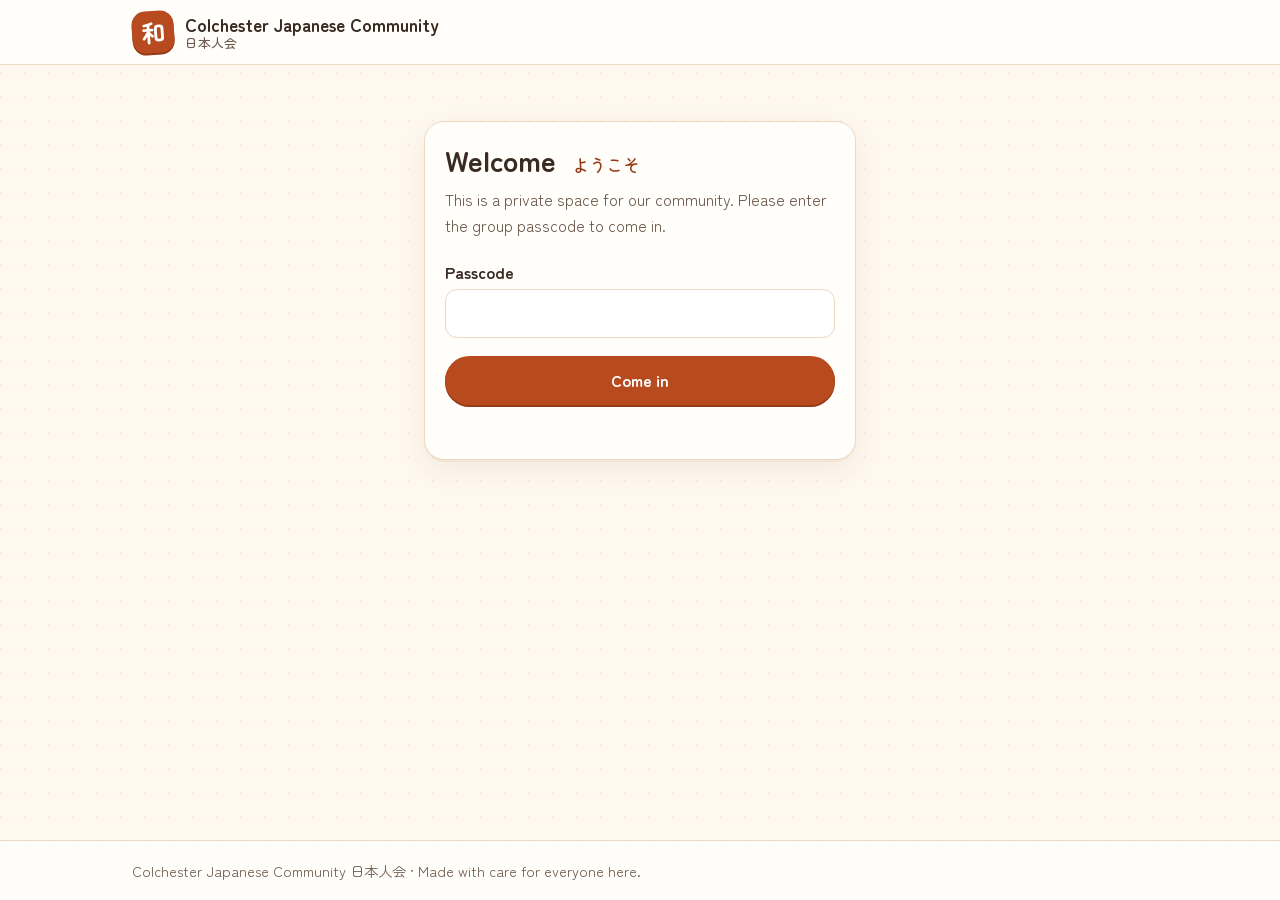
==== index.html @ cae4c3a1 "Add files via upload" ====
<!DOCTYPE html>
<html lang="en">
<head>
<meta charset="utf-8">
<meta name="viewport" content="width=device-width, initial-scale=1">
<meta name="theme-color" content="#B84A1F">
<title>Home | Colchester Japanese Community</title>
<meta name="description" content="News, group orders, haircut bookings and handy links for the Colchester Japanese community.">
<link rel="icon" href="assets/favicon.svg" type="image/svg+xml">
<link rel="preconnect" href="https://fonts.googleapis.com">
<link rel="preconnect" href="https://fonts.gstatic.com" crossorigin>
<link href="https://fonts.googleapis.com/css2?family=Zen+Maru+Gothic:wght@400;500;700&display=swap" rel="stylesheet">
<link rel="stylesheet" href="assets/style.css">
</head>
<body class="locked">
<header class="site-header">
  <div class="wrap">
    <a class="brand" href="index.html">
      <span class="hanko" aria-hidden="true" lang="ja">和</span>
      <span class="brand-text"><strong>Colchester Japanese Community</strong><small lang="ja">日本人会</small></span>
    </a>
    <nav class="nav" aria-label="Main">
      <a href="index.html" aria-current="page">Home<span class="ja" lang="ja">ホーム</span></a>
      <a href="orders.html">Orders<span class="ja" lang="ja">ご注文</span></a>
      <a href="haircut.html">Haircut<span class="ja" lang="ja">散髪</span></a>
      <a href="logs.html">Logs<span class="ja" lang="ja">履歴</span></a>
      <a href="links.html">Links<span class="ja" lang="ja">リンク</span></a>
    </nav>
  </div>
</header>

<main class="wrap">
  <!-- Passcode gate: nothing else on the page is shown until the group passcode is accepted -->
  <section id="gate" class="panel gate">
    <h1 class="gate-title">Welcome <span class="ja" lang="ja">ようこそ</span></h1>
    <p class="lede">This is a private space for our community. Please enter the group passcode to come in.</p>
    <form id="gate-form" autocomplete="off">
      <div class="field">
        <label for="code">Passcode</label>
        <input type="password" id="code" required>
      </div>
      <button class="btn btn-block" type="submit">Come in</button>
      <p id="gate-status" class="status" role="status" aria-live="polite"></p>
    </form>
  </section>

  <div id="app" hidden>
  <section class="hero">
    <h1><span lang="ja">こんにちは！</span> Welcome</h1>
    <p class="lede">A friendly little corner of the internet for our community. Catch up on the latest news, place your group order, book a haircut and find handy links, all in one place.</p>
  </section>

  <section class="block" aria-labelledby="notices-h">
    <div class="block-head">
      <h2 id="notices-h">Latest notifications <span class="ja" lang="ja">最新のお知らせ</span></h2>
      <button class="btn btn-quiet" id="notices-refresh" type="button">Refresh</button>
    </div>

    <p id="notice-state" class="empty" role="status">Loading notices…</p>
    <ul id="notice-list" class="notices"></ul>

    <details class="panel add-notice" id="add-notice">
      <summary>Add a notice for everyone</summary>
      <form id="notice-form" autocomplete="off">
        <div class="field">
          <label for="n-name">Your name</label>
          <input type="text" id="n-name" maxlength="40" required>
        </div>
        <div class="field">
          <label for="n-message">Message</label>
          <textarea id="n-message" rows="4" maxlength="500" required></textarea>
          <span class="hint" id="n-count">0 / 500</span>
        </div>
        <button class="btn" type="submit" id="n-send">Post notice</button>
        <p id="n-status" class="status" role="status" aria-live="polite"></p>
      </form>
    </details>
  </section>

  <section class="block" aria-labelledby="explore-h">
    <div class="block-head">
      <h2 id="explore-h">Around the site <span class="ja" lang="ja">メニュー</span></h2>
    </div>
    <ul class="tiles">
      <li><a class="tile" style="--c: var(--kaki)" href="orders.html">
        <span class="tile-title">Orders<span class="ja" lang="ja">ご注文</span></span>
        <p>Choose your daifuku, tofu and natto for the group order.</p>
      </a></li>
      <li><a class="tile" style="--c: var(--matcha)" href="haircut.html">
        <span class="tile-title">Haircut<span class="ja" lang="ja">散髪</span></span>
        <p>Book a one-hour slot between 09:00 and 17:00.</p>
      </a></li>
      <li><a class="tile" style="--c: var(--sakura-deep)" href="logs.html">
        <span class="tile-title">Logs<span class="ja" lang="ja">履歴</span></span>
        <p>See who added what to the orders, and when.</p>
      </a></li>
      <li><a class="tile" style="--c: #C99A2E" href="links.html">
        <span class="tile-title">Links<span class="ja" lang="ja">リンク</span></span>
        <p>Handy websites we like to visit.</p>
      </a></li>
    </ul>
  </section>
  </div>
</main>

<footer class="site-footer">
  <div class="wrap"><p>Colchester Japanese Community 日本人会 · Made with care for everyone here.</p></div>
</footer>

<script src="assets/site.js"></script>
<script src="assets/home.js"></script>
</body>
</html>
---- assets/style.css ----
/* Japanese Community site – shared styles
   Warm washi-paper cream, persimmon (kaki), matcha green and sakura pink. */

:root {
  --washi: #FFF8EE;
  --washi-deep: #FBEBD3;
  --card: #FFFEFB;
  --ink: #3A2B22;
  --muted: #6F5C4E;
  --line: #EBD9C2;
  --kaki: #B84A1F;
  --kaki-dark: #963A15;
  --matcha: #52713B;
  --matcha-dark: #3F5A2C;
  --matcha-soft: #E8EFDD;
  --sakura: #F8D7D9;
  --sakura-deep: #C2526A;
  --sakura-soft: #FDEEEE;
  --focus: #E0A100;
  --error: #A3261B;
  --shadow: 0 2px 0 rgba(184, 74, 31, .06), 0 10px 28px rgba(90, 50, 20, .07);
  color-scheme: light;
}

* { box-sizing: border-box; }
[hidden] { display: none !important; }
html { -webkit-text-size-adjust: 100%; }

body {
  margin: 0;
  min-height: 100vh;
  display: flex;
  flex-direction: column;
  background-color: var(--washi);
  background-image: radial-gradient(circle at 1px 1px, rgba(184, 74, 31, .07) 1.2px, transparent 0);
  background-size: 24px 24px;
  color: var(--ink);
  font: 400 1rem/1.65 "Zen Maru Gothic", "Hiragino Maru Gothic ProN", "Hiragino Sans", "Yu Gothic UI", "Yu Gothic", Meiryo, system-ui, -apple-system, "Segoe UI", sans-serif;
}
main { flex: 1; padding-bottom: 3rem; }
.wrap { width: 100%; max-width: 1080px; margin: 0 auto; padding: 0 clamp(1rem, 4vw, 2rem); }

h1, h2, h3 { line-height: 1.25; margin: 0; }
h1 { font-size: clamp(1.9rem, 5.5vw, 2.8rem); font-weight: 700; }
h2 { font-size: 1.45rem; font-weight: 700; }
h3 { font-size: 1.15rem; font-weight: 700; margin-bottom: .6rem; }
.ja { font-weight: 500; }
h1 .ja, h2 .ja { font-size: .6em; color: var(--kaki-dark); margin-left: .5rem; white-space: nowrap; }
a { color: var(--kaki-dark); font-weight: 500; }
:focus-visible { outline: 3px solid var(--focus); outline-offset: 2px; }
.lede { color: var(--muted); max-width: 56ch; margin: .6rem 0 0; }
.empty { color: var(--muted); margin: 0; }
.sr-only { position: absolute; width: 1px; height: 1px; overflow: hidden; clip: rect(0 0 0 0); white-space: nowrap; }

/* ---- Header -------------------------------------------------------------- */
.site-header {
  background: rgba(255, 254, 251, .94);
  border-bottom: 1px solid var(--line);
  position: sticky; top: 0; z-index: 10;
  backdrop-filter: blur(6px);
}
.site-header .wrap {
  display: flex; flex-wrap: wrap; align-items: center; justify-content: space-between;
  gap: .5rem 1.5rem; padding-top: .7rem; padding-bottom: .7rem;
}
.brand { display: flex; align-items: center; gap: .7rem; text-decoration: none; color: var(--ink); }
.hanko {
  display: grid; place-items: center;
  width: 2.6rem; height: 2.6rem; border-radius: .85rem;
  background: var(--kaki); color: #fff;
  font-weight: 700; font-size: 1.5rem; line-height: 1;
  transform: rotate(-4deg);
  box-shadow: 0 2px 0 var(--kaki-dark);
}
.brand-text { display: flex; flex-direction: column; line-height: 1.2; }
.brand-text strong { font-size: 1.1rem; }
.brand-text small { color: var(--muted); font-size: .8rem; }

.nav { display: flex; flex-wrap: wrap; gap: .3rem; }
.nav a {
  display: inline-flex; flex-direction: column; align-items: center; line-height: 1.2;
  padding: .4rem .95rem; border-radius: 999px;
  text-decoration: none; color: var(--ink); font-weight: 500;
}
.nav a .ja { font-size: .7rem; color: var(--muted); font-weight: 400; }
.nav a:hover { background: var(--sakura-soft); }
.nav a[aria-current="page"] { background: var(--kaki); color: #fff; }
.nav a[aria-current="page"] .ja { color: #fff; }

@media (max-width: 720px) {
  .site-header { position: static; }
  .nav { gap: .1rem; margin-left: -.4rem; }
  .nav a { padding: .4rem .6rem; }
  .nav a .ja { display: none; }
}

/* ---- Hero & page heads ----------------------------------------------------- */
.hero {
  position: relative; overflow: hidden;
  margin: clamp(1.25rem, 4vw, 2.25rem) 0;
  padding: clamp(1.5rem, 5vw, 3rem);
  border-radius: 28px;
  border: 1px solid var(--line);
  background: linear-gradient(135deg, var(--sakura-soft) 0%, var(--washi-deep) 100%);
}
.hero::before, .hero::after { content: ""; position: absolute; border-radius: 50%; pointer-events: none; }
.hero::before { width: 240px; height: 240px; right: -70px; top: -80px; background: var(--kaki); opacity: .13; }
.hero::after { width: 120px; height: 120px; right: 130px; bottom: -50px; background: var(--sakura-deep); opacity: .16; }
.hero > * { position: relative; }
.hero h1 { font-size: clamp(2.1rem, 6.5vw, 3.4rem); }
.hero .lede { font-size: 1.05rem; }

.page-head { padding: clamp(1.5rem, 4vw, 2.5rem) 0 1.25rem; }

/* ---- Blocks & panels --------------------------------------------------------- */
.block { margin-top: clamp(1.5rem, 4vw, 2.5rem); }
.block-head { display: flex; flex-wrap: wrap; justify-content: space-between; align-items: baseline; gap: .5rem 1rem; margin-bottom: 1rem; }
.stack { display: grid; grid-template-columns: minmax(0, 1fr); gap: 1.5rem; }
.panel {
  background: var(--card);
  border: 1px solid var(--line);
  border-radius: 20px;
  padding: 1.25rem;
  box-shadow: var(--shadow);
}
.order { max-width: 46rem; }
.gate { max-width: 27rem; margin: clamp(1.5rem, 6vw, 3.5rem) auto 0; }
.gate-title { font-size: 1.8rem; }
.gate .lede { margin: .5rem 0 1.25rem; }
.locked .nav { display: none; }

/* ---- Forms ---------------------------------------------------------------- */
label, .label { display: block; font-weight: 700; margin-bottom: .25rem; }
input[type="text"], input[type="password"], input[type="date"], textarea {
  width: 100%; font: inherit; color: var(--ink);
  padding: .65rem .85rem;
  border: 1.5px solid var(--line); border-radius: 12px; background: #fff;
}
textarea { resize: vertical; min-height: 6rem; }
input::placeholder, textarea::placeholder { color: #9a8778; }
.field { margin-bottom: 1.1rem; }
.hint { color: var(--muted); font-size: .85rem; }

fieldset { border: 0; margin: 0; padding: 0; min-width: 0; }
legend { padding: 0; font-weight: 700; font-size: 1.2rem; margin-bottom: .5rem; }
.gloss { font-weight: 400; color: var(--muted); font-size: .95rem; margin-left: .35rem; }
.section { padding-top: 1.25rem; margin-top: 1.25rem; border-top: 2px dashed var(--line); }

.choices { display: flex; flex-wrap: wrap; gap: .5rem 1.25rem; }
.choice { display: flex; align-items: center; gap: .5rem; font-weight: 400; margin: 0; padding: .35rem 0; cursor: pointer; }
.choice input { width: 1.15rem; height: 1.15rem; accent-color: var(--kaki); }

.btn {
  font: inherit; font-weight: 700;
  background: var(--kaki); color: #fff;
  border: 0; border-radius: 999px;
  padding: .7rem 1.5rem; cursor: pointer;
  box-shadow: 0 2px 0 var(--kaki-dark);
}
.btn:hover { background: var(--kaki-dark); }
.btn:disabled { opacity: .6; cursor: wait; }
.btn-block { width: 100%; }
.btn-quiet {
  background: #fff; color: var(--kaki-dark);
  border: 1.5px solid var(--line); box-shadow: none;
  padding: .3rem .9rem; font-weight: 500; font-size: .9rem;
}
.btn-quiet:hover { background: var(--sakura-soft); border-color: var(--sakura-deep); }
.btn-green { background: var(--matcha); box-shadow: 0 2px 0 var(--matcha-dark); }
.btn-green:hover { background: var(--matcha-dark); }
.btn-small { padding: .35rem 1rem; font-size: .9rem; }

.status { min-height: 1.5em; margin: .75rem 0 0; font-size: .95rem; }
.status.error, .empty.error { color: var(--error); }

/* ---- Notices ---------------------------------------------------------------- */
.notices { display: grid; gap: .9rem; list-style: none; margin: 0; padding: 0; }
.notice {
  background: var(--card);
  border: 1px solid var(--line); border-left: 6px solid var(--sakura-deep);
  border-radius: 16px; padding: 1rem 1.25rem;
  box-shadow: var(--shadow);
}
.notice-meta { display: flex; flex-wrap: wrap; gap: .1rem .75rem; align-items: baseline; color: var(--muted); font-size: .85rem; }
.notice-name { color: var(--ink); font-weight: 700; font-size: 1rem; }
.notice-body { margin: .35rem 0 0; white-space: pre-wrap; overflow-wrap: anywhere; }

.panel.add-notice { margin-top: 1.25rem; padding: 0; }
.add-notice summary {
  cursor: pointer; list-style: none;
  padding: 1rem 1.25rem; border-radius: 20px;
  font-weight: 700; color: var(--kaki-dark);
  display: flex; align-items: center; gap: .6rem;
}
.add-notice summary::-webkit-details-marker { display: none; }
.add-notice summary::before {
  content: "+"; display: inline-grid; place-items: center;
  width: 1.6rem; height: 1.6rem; border-radius: 50%;
  background: var(--kaki); color: #fff; font-weight: 700; line-height: 1;
}
.add-notice[open] summary::before { content: "\2212"; }
.add-notice form { padding: 0 1.25rem 1.25rem; }

/* ---- Home tiles --------------------------------------------------------------- */
.tiles { display: grid; grid-template-columns: repeat(auto-fit, minmax(210px, 1fr)); gap: 1rem; list-style: none; margin: 0; padding: 0; }
.tile {
  display: block; height: 100%;
  padding: 1.1rem 1.25rem 1.25rem;
  border-radius: 20px; background: var(--card);
  border: 1px solid var(--line); border-top: 6px solid var(--c, var(--kaki));
  text-decoration: none; color: var(--ink);
  box-shadow: var(--shadow);
  transition: transform .15s ease, box-shadow .15s ease;
}
.tile:hover { transform: translateY(-3px); box-shadow: 0 2px 0 rgba(184, 74, 31, .08), 0 14px 30px rgba(90, 50, 20, .12); }
.tile-title { font-size: 1.2rem; font-weight: 700; }
.tile .ja { color: var(--kaki-dark); font-size: .9rem; margin-left: .4rem; }
.tile p { margin: .35rem 0 0; color: var(--muted); font-size: .95rem; }

/* ---- Order form ----------------------------------------------------------------- */
.products { margin: 0 0 1rem; padding: 0; list-style: none; border-top: 1px solid var(--line); }
.product {
  display: grid; grid-template-columns: 1fr auto; gap: .75rem; align-items: center;
  padding: .6rem 0; border-bottom: 1px solid var(--line);
}
.product-name { font-weight: 700; }
.product-detail { color: var(--muted); font-size: .9rem; }
.stepper { display: flex; align-items: center; gap: .3rem; }
.stepper button {
  width: 2.5rem; height: 2.5rem; font: inherit; font-size: 1.25rem; line-height: 1;
  border: 1.5px solid var(--line); border-radius: 50%; background: #fff; color: var(--ink); cursor: pointer;
}
.stepper button:hover { border-color: var(--kaki); background: var(--sakura-soft); }
.stepper input {
  width: 3rem; height: 2.5rem; text-align: center; font: inherit; font-weight: 700;
  border: 1.5px solid var(--line); border-radius: 12px; -moz-appearance: textfield;
}
.stepper input::-webkit-outer-spin-button, .stepper input::-webkit-inner-spin-button { -webkit-appearance: none; margin: 0; }

.total-line { margin: 1.5rem 0 1rem; padding-top: 1rem; border-top: 2px solid var(--kaki); font-size: 1.1rem; }
.total-line strong { font-size: 1.75rem; font-weight: 700; margin-left: .25rem; }
.total-line .hint { margin-left: .5rem; }

.board-head { display: flex; justify-content: space-between; align-items: baseline; gap: 1rem; flex-wrap: wrap; margin-bottom: .5rem; }
.updated { color: var(--muted); font-size: .85rem; margin: 0; }
.board-block { margin-top: 1.5rem; }
.board-note { color: var(--muted); font-size: .85rem; margin: 1rem 0 0; }

/* ---- Tables ---------------------------------------------------------------------- */
.table-wrap { overflow-x: auto; border: 1px solid var(--line); border-radius: 14px; }
table { border-collapse: collapse; width: 100%; font-size: .9rem; }
th, td { padding: .5rem .65rem; text-align: center; border-bottom: 1px solid var(--line); white-space: nowrap; }
th { background: var(--matcha); color: #fff; font-weight: 700; vertical-align: bottom; white-space: normal; min-width: 4.25rem; }
th:first-child, td:first-child { text-align: left; position: sticky; left: 0; z-index: 1; }
td, tbody th[scope="row"] { background: var(--row, #fff); }
tbody tr:nth-child(even) { --row: #FBF4E8; }
td.note { text-align: left; white-space: normal; min-width: 9rem; color: var(--muted); }
td.money { font-variant-numeric: tabular-nums; font-weight: 700; }
tfoot td { font-weight: 700; border-top: 2px solid var(--matcha); border-bottom: 0; }

/* ---- Haircut ---------------------------------------------------------------------- */
.day-picker { display: flex; flex-wrap: wrap; align-items: end; gap: .75rem 1rem; margin-bottom: 1rem; }
.day-picker .field { margin: 0; }
.day-picker input[type="date"] { width: auto; min-width: 11rem; }
.day-nav { display: flex; gap: .4rem; }
.day-title { margin: 0 0 .75rem; font-size: 1.2rem; font-weight: 700; }
.slots th, .slots td { text-align: left; padding: .7rem .9rem; vertical-align: middle; }
.slots thead th { position: static; }
.slots tbody th[scope="row"] { position: static; background: var(--row, #fff); color: var(--ink); font-variant-numeric: tabular-nums; white-space: nowrap; font-weight: 700; }
.slots td.action { text-align: right; width: 1%; }
.slot-free { color: var(--muted); }
.slot-name { display: inline-block; background: var(--matcha-soft); color: var(--matcha-dark); font-weight: 700; padding: .15rem .8rem; border-radius: 999px; }
.slot-past { color: #9a8778; }
@media (max-width: 520px) {
  .panel { padding: 1rem; }
  .slots th, .slots td { padding: .6rem .4rem; }
  .slots tbody th[scope="row"] { font-size: .9rem; }
  .slots .btn-small { padding: .3rem .8rem; }
  .slot-name { padding: .1rem .65rem; }
}
@media (max-width: 400px) {
  .panel { padding: .8rem; }
  .slots { font-size: .85rem; }
  .slots th, .slots td { padding: .55rem .3rem; }
  .slots tbody th[scope="row"] { font-size: .85rem; }
  .slots .btn-small { padding: .3rem .65rem; font-size: .85rem; }
  .slot-name { padding: .1rem .55rem; }
}

/* ---- Logs -------------------------------------------------------------------------- */
.logs { list-style: none; margin: 0; padding: 0; display: grid; gap: .6rem; }
.log {
  display: flex; flex-wrap: wrap; align-items: baseline; gap: .3rem .9rem;
  background: var(--card); border: 1px solid var(--line); border-radius: 14px;
  padding: .75rem 1rem;
}
.log-when {
  font-variant-numeric: tabular-nums; font-weight: 700; font-size: .9rem;
  background: var(--sakura-soft); color: var(--kaki-dark);
  padding: .1rem .7rem; border-radius: 999px; white-space: nowrap;
}
.log-text { margin: 0; flex: 1 1 14rem; overflow-wrap: anywhere; }
.log-meta { flex-basis: 100%; margin: 0; color: var(--muted); font-size: .85rem; }

/* ---- Links -------------------------------------------------------------------------- */
.link-list { display: grid; gap: 1rem; list-style: none; margin: 0; padding: 0; grid-template-columns: repeat(auto-fit, minmax(280px, 1fr)); }
.link-card {
  display: block; height: 100%;
  background: var(--card); border: 1px solid var(--line); border-radius: 20px;
  padding: 1.25rem; text-decoration: none; color: var(--ink);
  box-shadow: var(--shadow);
  transition: transform .15s ease, box-shadow .15s ease;
}
.link-card:hover { transform: translateY(-3px); box-shadow: 0 2px 0 rgba(184, 74, 31, .08), 0 14px 30px rgba(90, 50, 20, .12); }
.link-kind { display: inline-block; font-size: .8rem; font-weight: 700; padding: .1rem .7rem; border-radius: 999px; background: var(--matcha-soft); color: var(--matcha-dark); }
.link-title { font-size: 1.2rem; font-weight: 700; margin: .5rem 0 .15rem; }
.link-url { color: var(--kaki-dark); font-size: .9rem; overflow-wrap: anywhere; }
.link-card p { margin: .4rem 0 0; color: var(--muted); font-size: .95rem; }

/* ---- Footer ---------------------------------------------------------------------------- */
.site-footer { border-top: 1px solid var(--line); background: rgba(255, 254, 251, .9); color: var(--muted); font-size: .9rem; }
.site-footer .wrap { padding-top: 1.1rem; padding-bottom: 1.1rem; }
.site-footer p { margin: 0; }

@media (prefers-reduced-motion: reduce) {
  * { transition: none !important; }
  .tile:hover, .link-card:hover { transform: none; }
}
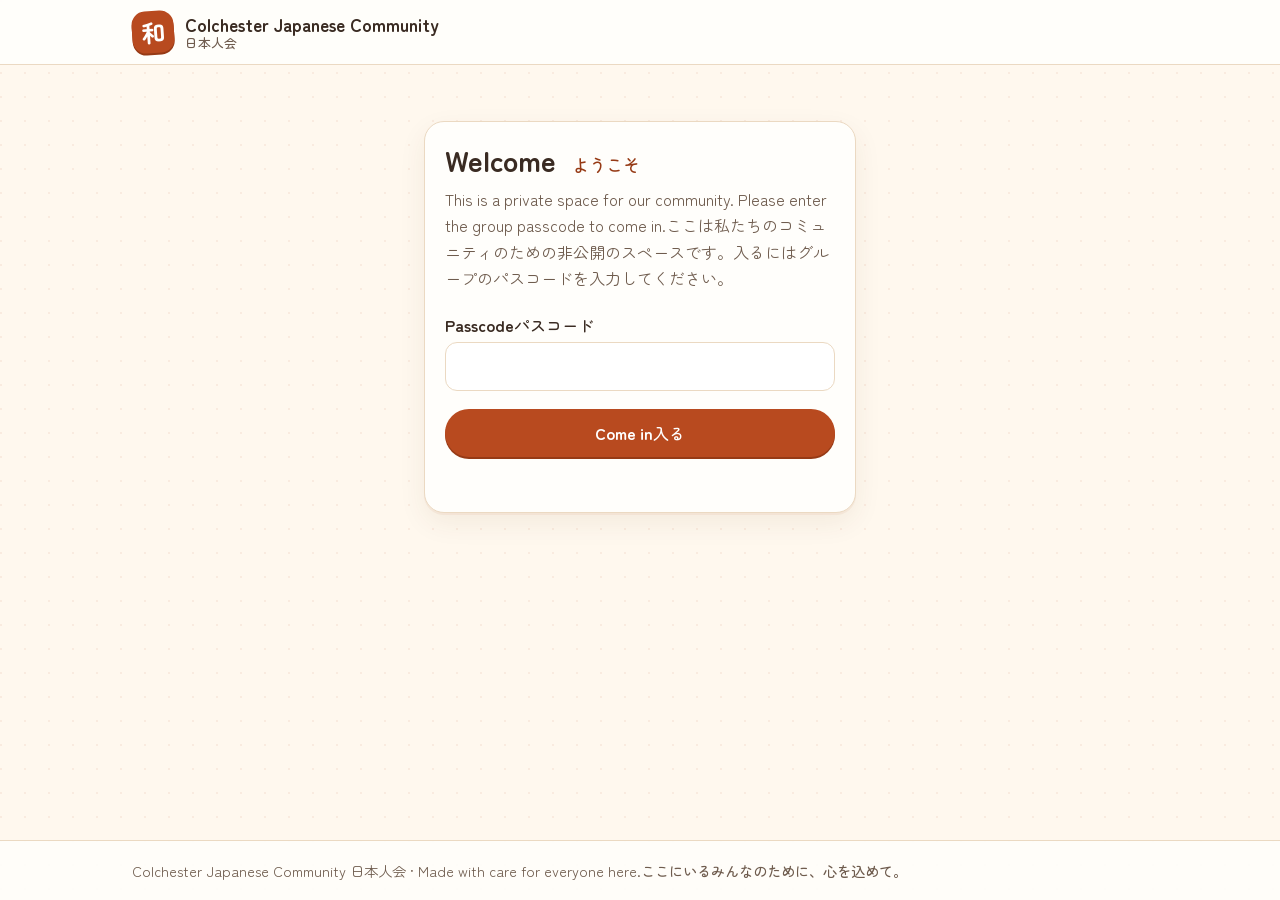
==== commit c3a1553c: "Add files via upload" ====
--- a/index.html
+++ b/index.html
@@ -4,8 +4,8 @@
 <meta charset="utf-8">
 <meta name="viewport" content="width=device-width, initial-scale=1">
 <meta name="theme-color" content="#B84A1F">
-<title>Home | Colchester Japanese Community</title>
-<meta name="description" content="News, group orders, haircut bookings and handy links for the Colchester Japanese community.">
+<title>Home ホーム | Colchester Japanese Community 日本人会</title>
+<meta name="description" content="News, group orders, haircut bookings and handy links for the Colchester Japanese community. コルチェスター日本人会のお知らせ・注文・散髪予約・リンク集。">
 <link rel="icon" href="assets/favicon.svg" type="image/svg+xml">
 <link rel="preconnect" href="https://fonts.googleapis.com">
 <link rel="preconnect" href="https://fonts.gstatic.com" crossorigin>
@@ -32,81 +32,93 @@
 <main class="wrap">
   <!-- Passcode gate: nothing else on the page is shown until the group passcode is accepted -->
   <section id="gate" class="panel gate">
-    <h1 class="gate-title">Welcome <span class="ja" lang="ja">ようこそ</span></h1>
-    <p class="lede">This is a private space for our community. Please enter the group passcode to come in.</p>
-    <form id="gate-form" autocomplete="off">
+    <h1 class="gate-title"><span class="icon" data-icon="torii"></span>Welcome <span class="ja" lang="ja">ようこそ</span></h1>
+    <p class="lede">This is a private space for our community. Please enter the group passcode to come in.<span class="ja-line" lang="ja">ここは私たちのコミュニティのための非公開のスペースです。入るにはグループのパスコードを入力してください。</span></p>
+    <form id="gate-form" autocomplete="off" novalidate>
       <div class="field">
-        <label for="code">Passcode</label>
+        <label for="code">Passcode<span class="ja" lang="ja">パスコード</span></label>
         <input type="password" id="code" required>
       </div>
-      <button class="btn btn-block" type="submit">Come in</button>
+      <button class="btn btn-block" type="submit">Come in<span class="ja" lang="ja">入る</span></button>
       <p id="gate-status" class="status" role="status" aria-live="polite"></p>
     </form>
   </section>
 
   <div id="app" hidden>
-  <section class="hero">
-    <h1><span lang="ja">こんにちは！</span> Welcome</h1>
-    <p class="lede">A friendly little corner of the internet for our community. Catch up on the latest news, place your group order, book a haircut and find handy links, all in one place.</p>
-  </section>
+    <section class="hero">
+      <h1><span lang="ja">こんにちは！</span> Welcome</h1>
+      <p class="lede">A friendly little corner of the internet for our community. Catch up on the latest news, place your group order, book a haircut and find handy links, all in one place.<span class="ja-line" lang="ja">私たちのコミュニティのための、あたたかい小さな居場所です。最新のお知らせを確認したり、グループ注文をしたり、散髪を予約したり、便利なリンクを見つけたり。すべてここでできます。</span></p>
+      <div class="hero-art" aria-hidden="true">
+        <span class="chip"><span class="icon" data-icon="daifuku"></span></span>
+        <span class="chip"><span class="icon" data-icon="tofu"></span></span>
+        <span class="chip"><span class="icon" data-icon="natto"></span></span>
+        <span class="chip"><span class="icon" data-icon="tea"></span></span>
+        <span class="chip"><span class="icon" data-icon="scissors"></span></span>
+      </div>
+    </section>
 
-  <section class="block" aria-labelledby="notices-h">
-    <div class="block-head">
-      <h2 id="notices-h">Latest notifications <span class="ja" lang="ja">最新のお知らせ</span></h2>
-      <button class="btn btn-quiet" id="notices-refresh" type="button">Refresh</button>
-    </div>
+    <section class="block" aria-labelledby="notices-h">
+      <div class="block-head">
+        <h2 id="notices-h"><span class="icon" data-icon="bell"></span>Latest notifications <span class="ja" lang="ja">最新のお知らせ</span></h2>
+        <button type="button" class="btn btn-quiet" id="notices-refresh">Refresh<span class="ja" lang="ja">更新</span></button>
+      </div>
 
-    <p id="notice-state" class="empty" role="status">Loading notices…</p>
-    <ul id="notice-list" class="notices"></ul>
+      <p id="notice-state" class="empty" role="status">Loading notices…<span class="ja-line" lang="ja">お知らせを読み込み中…</span></p>
+      <ul id="notice-list" class="notices"></ul>
 
-    <details class="panel add-notice" id="add-notice">
-      <summary>Add a notice for everyone</summary>
-      <form id="notice-form" autocomplete="off">
-        <div class="field">
-          <label for="n-name">Your name</label>
-          <input type="text" id="n-name" maxlength="40" required>
-        </div>
-        <div class="field">
-          <label for="n-message">Message</label>
-          <textarea id="n-message" rows="4" maxlength="500" required></textarea>
-          <span class="hint" id="n-count">0 / 500</span>
-        </div>
-        <button class="btn" type="submit" id="n-send">Post notice</button>
-        <p id="n-status" class="status" role="status" aria-live="polite"></p>
-      </form>
-    </details>
-  </section>
+      <details class="panel add-notice" id="add-notice">
+        <summary>Add a notice for everyone<span class="ja" lang="ja">みんなにお知らせを追加</span></summary>
+        <form id="notice-form" autocomplete="off" novalidate>
+          <div class="field">
+            <label for="n-name">Your name<span class="ja" lang="ja">お名前</span></label>
+            <input type="text" id="n-name" maxlength="40" required>
+          </div>
+          <div class="field">
+            <label for="n-message">Message<span class="ja" lang="ja">メッセージ</span></label>
+            <textarea id="n-message" rows="4" maxlength="500" required></textarea>
+            <span class="hint" id="n-count">0 / 500</span>
+          </div>
+          <button class="btn" type="submit" id="n-send">Post notice<span class="ja" lang="ja">お知らせを投稿</span></button>
+          <p id="n-status" class="status" role="status" aria-live="polite"></p>
+        </form>
+      </details>
+    </section>
 
-  <section class="block" aria-labelledby="explore-h">
-    <div class="block-head">
-      <h2 id="explore-h">Around the site <span class="ja" lang="ja">メニュー</span></h2>
-    </div>
-    <ul class="tiles">
-      <li><a class="tile" style="--c: var(--kaki)" href="orders.html">
-        <span class="tile-title">Orders<span class="ja" lang="ja">ご注文</span></span>
-        <p>Choose your daifuku, tofu and natto for the group order.</p>
-      </a></li>
-      <li><a class="tile" style="--c: var(--matcha)" href="haircut.html">
-        <span class="tile-title">Haircut<span class="ja" lang="ja">散髪</span></span>
-        <p>Book a one-hour slot between 09:00 and 17:00.</p>
-      </a></li>
-      <li><a class="tile" style="--c: var(--sakura-deep)" href="logs.html">
-        <span class="tile-title">Logs<span class="ja" lang="ja">履歴</span></span>
-        <p>See who added what to the orders, and when.</p>
-      </a></li>
-      <li><a class="tile" style="--c: #C99A2E" href="links.html">
-        <span class="tile-title">Links<span class="ja" lang="ja">リンク</span></span>
-        <p>Handy websites we like to visit.</p>
-      </a></li>
-    </ul>
-  </section>
+    <section class="block" aria-labelledby="explore-h">
+      <div class="block-head">
+        <h2 id="explore-h">Around the site <span class="ja" lang="ja">メニュー</span></h2>
+      </div>
+      <ul class="tiles">
+        <li><a class="tile" style="--c: var(--kaki)" href="orders.html">
+          <span class="chip"><span class="icon" data-icon="basket"></span></span>
+          <span class="tile-title">Orders<span class="ja" lang="ja">ご注文</span></span>
+          <p>Choose your daifuku, tofu and natto for the group order.<span class="ja-line" lang="ja">グループ注文で、大福・お豆腐・納豆を選びましょう。</span></p>
+        </a></li>
+        <li><a class="tile" style="--c: var(--matcha)" href="haircut.html">
+          <span class="chip"><span class="icon" data-icon="scissors"></span></span>
+          <span class="tile-title">Haircut<span class="ja" lang="ja">散髪</span></span>
+          <p>Book a one-hour slot between 09:00 and 17:00.<span class="ja-line" lang="ja">9:00〜17:00の間で、1時間の枠を予約できます。</span></p>
+        </a></li>
+        <li><a class="tile" style="--c: var(--sakura-deep)" href="logs.html">
+          <span class="chip"><span class="icon" data-icon="notebook"></span></span>
+          <span class="tile-title">Logs<span class="ja" lang="ja">履歴</span></span>
+          <p>See who added or changed what on the orders, and when.<span class="ja-line" lang="ja">誰がいつ注文を追加・変更したか確認できます。</span></p>
+        </a></li>
+        <li><a class="tile" style="--c: #C99A2E" href="links.html">
+          <span class="chip"><span class="icon" data-icon="link"></span></span>
+          <span class="tile-title">Links<span class="ja" lang="ja">リンク</span></span>
+          <p>Handy websites we like to visit.<span class="ja-line" lang="ja">私たちがよく見る便利なウェブサイトです。</span></p>
+        </a></li>
+      </ul>
+    </section>
   </div>
 </main>
 
 <footer class="site-footer">
-  <div class="wrap"><p>Colchester Japanese Community 日本人会 · Made with care for everyone here.</p></div>
+  <div class="wrap"><p>Colchester Japanese Community 日本人会 · Made with care for everyone here.<span class="ja foot-ja" lang="ja">ここにいるみんなのために、心を込めて。</span></p></div>
 </footer>
 
+<script src="assets/icons.js"></script>
 <script src="assets/site.js"></script>
 <script src="assets/home.js"></script>
 </body>
